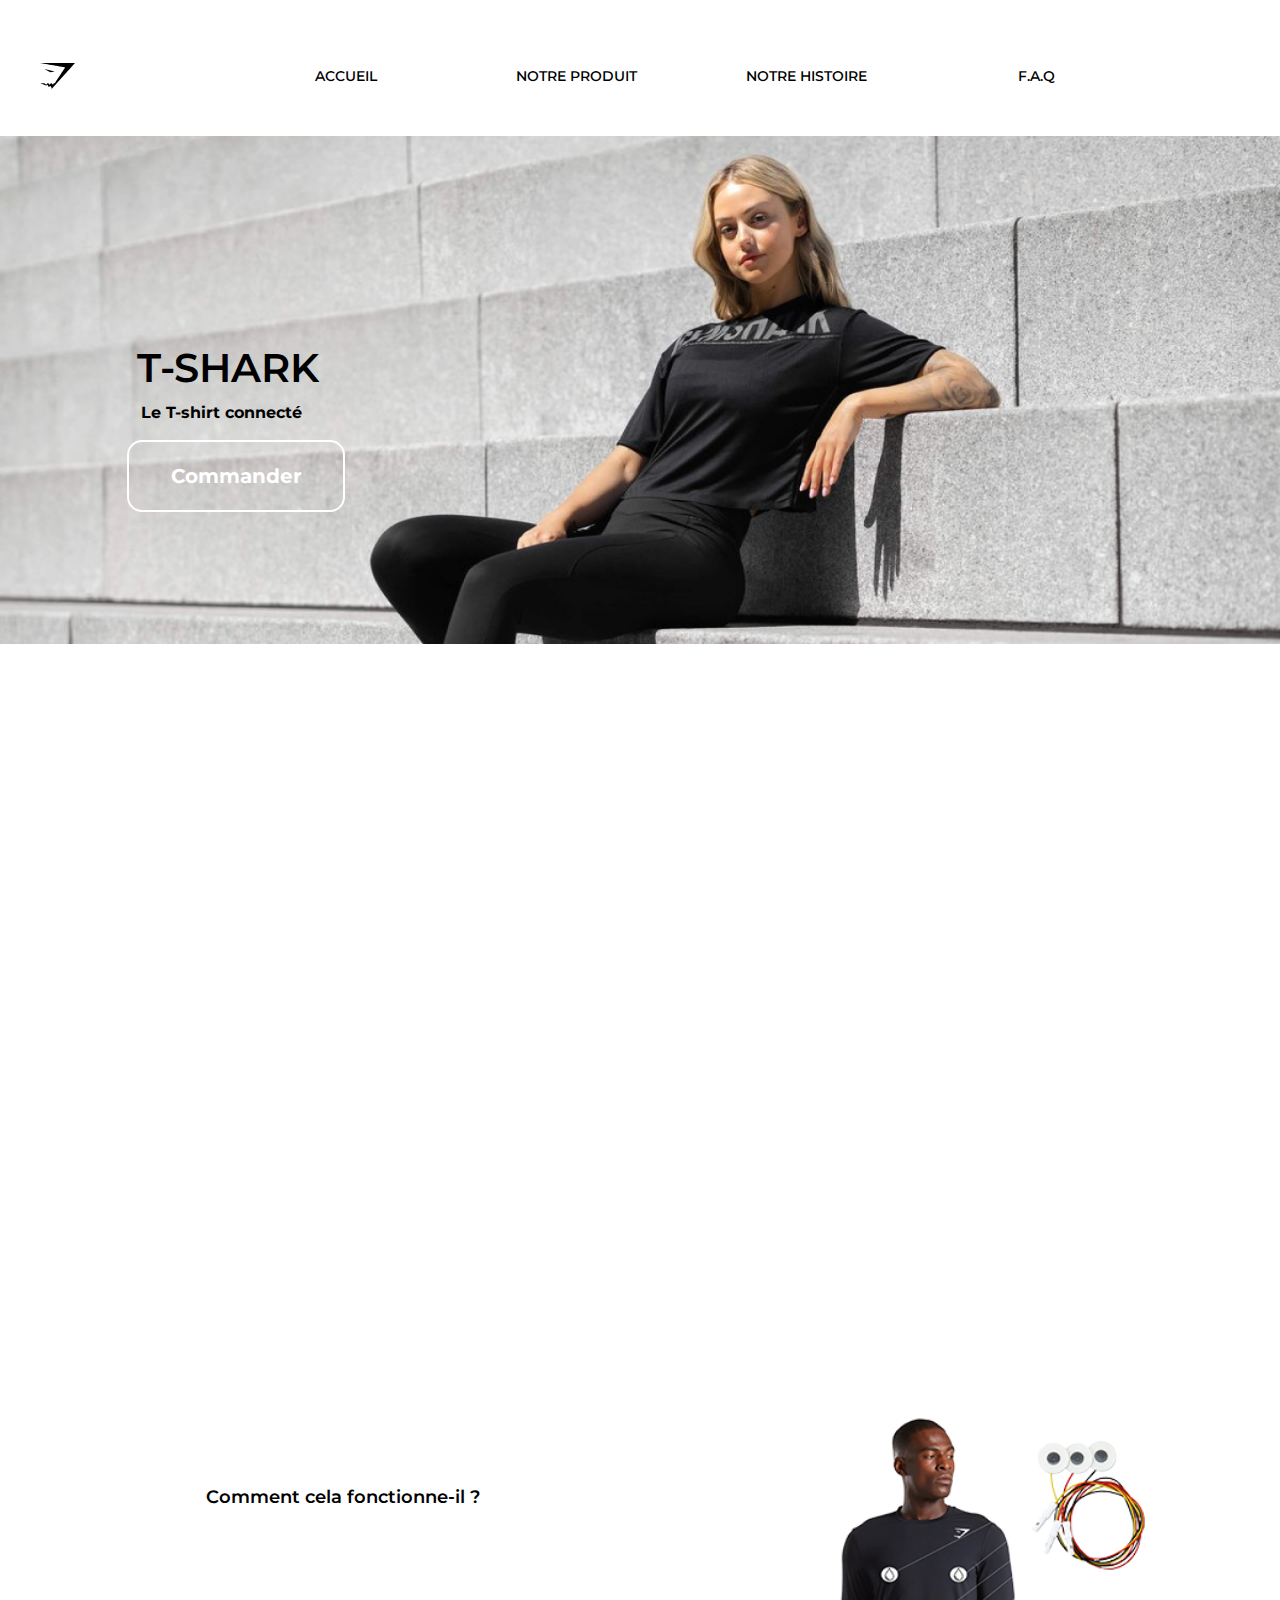
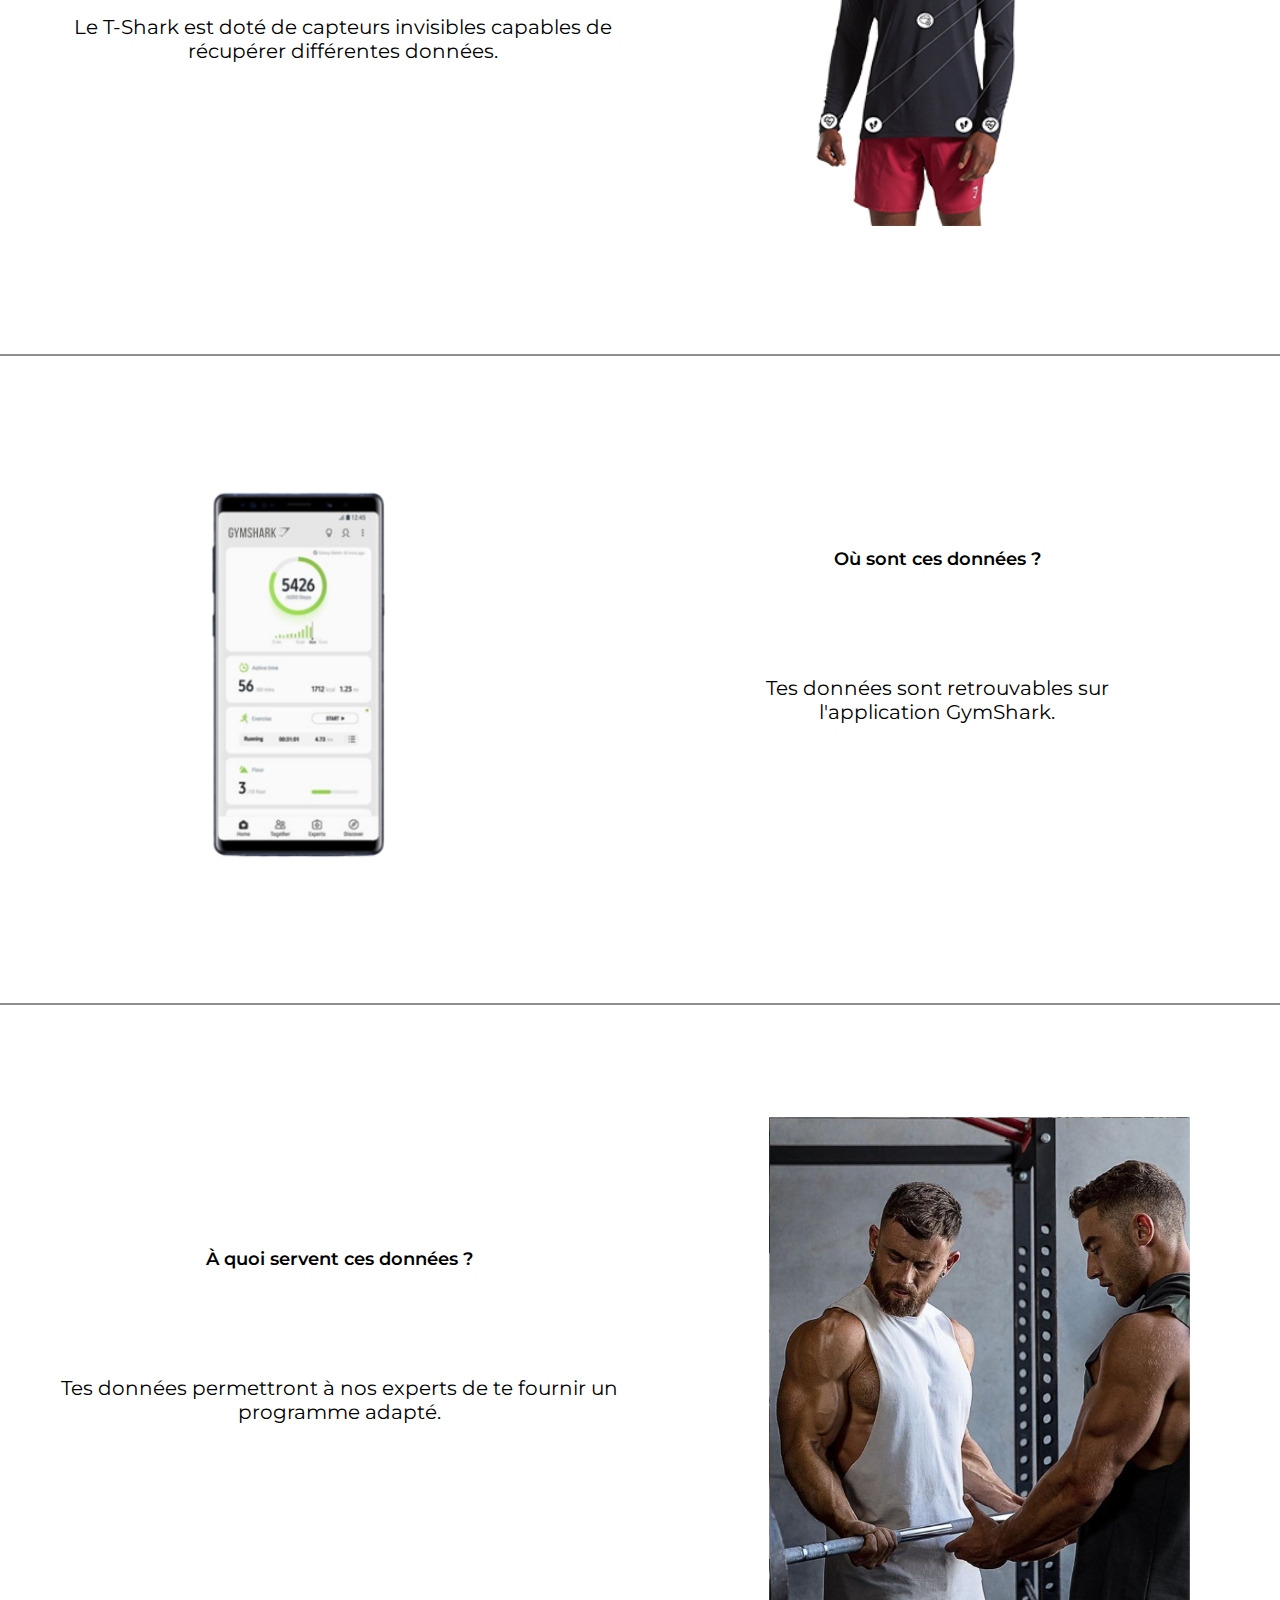
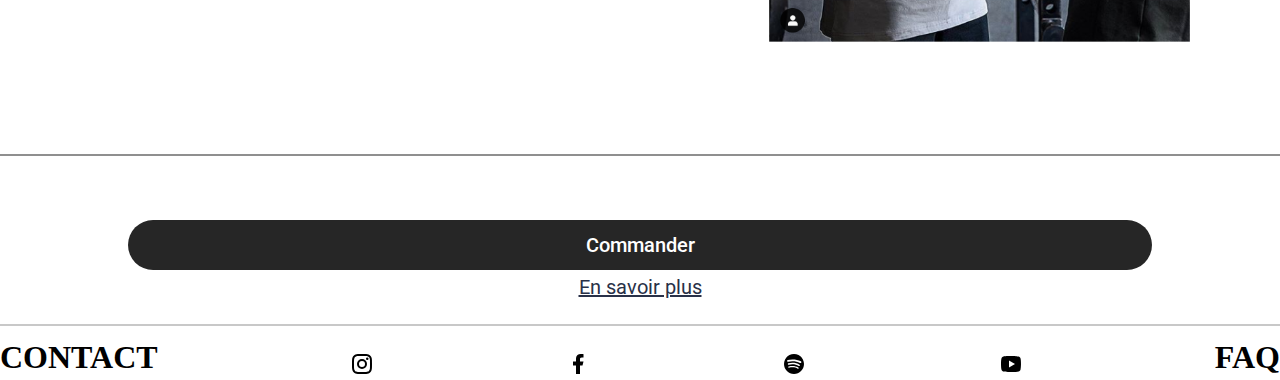
==== index.html @ 0aa55cf6 "add lib + anim" ====
<!DOCTYPE html>
<html lang="en">
  <head>
    <meta charset="UTF-8" />
    <meta name="viewport" content="width=device-width, initial-scale=1.0" />
    <meta http-equiv="X-UA-Compatible" content="ie=edge" />
    <link rel="stylesheet" href="style.css" />
    <link
      href="https://fonts.googleapis.com/css?family=Montserrat:400,500,600,700|Roboto:400,500,700&display=swap"
      rel="stylesheet"
    />
    <title>SharkHome</title>
  </head>
  <body>
    <header>
      <nav class="nav">
        <ul class="nav-links">
          <li class="desktop-li">
            <a class="desktop-a" href="index.html">
              <img
                class="shark-desktop"
                src="assets/gymlogo.svg"
                alt="brand shark logo"
              />
            </a>
          </li>

          <li>
            <a href="index.html"> Accueil</a>
          </li>
          <li>
            <a href="sell.html"> Notre Produit</a>
          </li>

          <li>
            <a href="article.html">Notre histoire</a>
          </li>
          <li>
            <a href="faq.html"> F.A.Q</a>
          </li>
        </ul>
      </nav>
      <nav class="logos">
        <a href="index.html"
          ><img class="shark-logo" src="assets/gym-logo-text.svg" alt="" />
        </a>
        <div class="burger">
          <span></span>
          <span></span>
          <span></span>
          <style></style>
        </div>
      </nav>
    </header>
    <main>
      <section class="first-section">
        <article class="main-article">
          <h1 class="main-title">T-SHARK</h1>
          <h3 class="sub-title">Le T-shirt connecté</h3>
          <a href="sell.html">
            <button class="buy-product"><p>Commander</p></button>
          </a>
        </article>

        <article class="first-main-article">
          <h3 class="shirt-title">T-Shark, le T-shirt connecté</h3>
          <img class="shirt-front" src="assets/t-shirt-png.png" alt="t-shirt" />
        </article>
        <section class="mobile-article">
          <article class="sub-article">
            <h3 class="third-title">
              Analayse tes performances
            </h3>
            <p class="description">
              Automatiquement grâce aux différents capteurs.
            </p>
            <img class="speed-logo" src="assets/speed.png" alt="speed logo" />
          </article>
          <article class="sub-article">
            <h3 class="third-title">
              Affiche tes dépenses caloriques
            </h3>
            <p class="description">
              Via l'application.
            </p>
            <img
              class="speed-logo"
              src="assets/smartphone-call.svg"
              alt="speed logo"
            />
          </article>
          <article class="sub-article">
            <h3 class="third-title">
              Te propose un programe
            </h3>
            <p class="description">
              Personnalisé en fonction de tes performances.
            </p>
            <img class="speed-logo" src="assets/support.svg" alt="speed logo" />
          </article>
        </section>
        <article class="shirt-article ">
          <div class="reverse">
            <h3 class="shirt-title">Comment cela fonctionne-il ?</h3>
            <p class="description-train">
              Le T-Shark est doté de capteurs invisibles capables de récupérer
              différentes données.
            </p>
          </div>
          <img
            class="shirt-front"
            src="assets/electrodes.png"
            alt="speed logo"
          />
        </article>

        <article class="shirt-article shirt-article2" id="article1">
          <div class="reverse">
            <h3 class="shirt-title">Où sont ces données ?</h3>
            <p class="description-shirt">
              Tes données sont retrouvables sur l'application GymShark.
            </p>
          </div>
          <img
            class="shirt-front"
            src="assets/SAMSUNGHEALTH.png"
            alt="speed logo"
          />
        </article>
        <article class="shirt-article shirt-article3">
          <div class="reverse">
            <h3 class="shirt-title">À quoi servent ces données ?</h3>
            <p class="description-train">
              Tes données permettront à nos experts de te fournir un programme
              adapté.
            </p>
          </div>
          <img class="train-image" src="assets/coach.PNG" alt="speed logo" />
        </article>
        <a href="sell.html">
          <button class="buy-button"><p>Commander</p></button>
        </a>
        <a href="article.html" class="know-button">En savoir plus</a>
      </section>
    </main>

    <!-- FOOTER -->
    <footer>
      <nav class="nav-footer">
        <ul class="ul-contact">
          <li>
            <a href="https://www.instagram.com/redadouu/?hl=fr%22%3E">
              <h1>CONTACT</h1>
            </a>
          </li>
        </ul>

        <ul class="ul-logo">
          <li>
            <a href="https://www.instagram.com/gymshark/" target="_blank"
              ><img src="assets/insta.svg" alt="instagram"
            /></a>
          </li>
          <li>
            <a
              href="https://www.facebook.com/GymsharkFRA/?brand_redir=129669023798560"
              target="_blank"
              ><img src="assets/facebook.svg" alt="facebook"
            /></a>
          </li>
          <li>
            <a
              href="https://open.spotify.com/user/21o5jgmtm2yths6dx7sw4zm6a"
              target="_blank"
              ><img src="assets/spotify.svg" alt="spotify"
            /></a>
          </li>

          <li>
            <a href="https://www.youtube.com/user/GymSharkTV" target="_blank"
              ><img src="assets/youtube.svg" alt="youtube"
            /></a>
          </li>
        </ul>
        <ul class="ul-faq">
          <li>
            <a href="faq.html"><h1>FAQ</h1></a>
          </li>
        </ul>
      </nav>
    </footer>
    <script src="lib-waypoint/lib/noframework.waypoints.js"></script>
    <script src="app.js"></script>
  </body>
</html>
---- style.css ----
* {
  margin: 0px;
  padding: 0px;
  box-sizing: border-box;
}
/* HEADER */
/* REMOVE MOBILE DISPLAY */
.nav ul li:nth-of-type(1) {
  display: none;
}

header {
  width: 100%;
  background-color: white;
  min-height: 60px;
  position: fixed;
  top: 0px;
}

body {
  overflow-x: hidden;
}

/* NAV */

.nav {
  width: 102vw;
  transform: translateX(-100%);
  height: 100%;
  top: 59px;
  left: -10px;
  position: fixed;
  transition: 0.3s ease-in;
  background-color: white;
  z-index: 6;
  margin-top: 2%;
}

.nav ul {
  height: 90%;
  list-style: none;
  display: flex;
  justify-content: space-between;
  flex-direction: column;
  align-items: center;
}

.nav ul li {
  display: flex;
  font-size: 20px;
  height: 100%;
  width: 100%;
  margin-top: 1%;
}
.nav ul li a {
  text-decoration: none;
  font-size: 25px;
  font-family: "Montserrat", sans-serif;
  color: black;
  width: 100%;
  height: 100%;
  display: flex;
  justify-content: center;
  align-items: center;
}

.nav ul li a:hover {
  background-color: black;
  transition: 0.6s;
  opacity: 0.9;
  color: white;
}

/* NAV */

/* MENU BURGER */
.burger {
  display: initial;
  width: 60px;
  height: 45px;
  margin-bottom: 3px;
  margin-left: 21px;
  transform: rotate(0deg);
  transition: 0.5s ease-in-out;
  cursor: pointer;
  top: 17px;
}

.burger span {
  display: block;
  position: absolute;
  height: 4px;
  width: 70%;
  background: black;
  border-radius: 1px;
  opacity: 1;
  left: 0;
  transition: 0.25s ease-in-out;
}

.burger span:nth-child(1) {
  top: 0px;
  transform-origin: left center;
}

.burger span:nth-child(2) {
  top: 18px;
  transform-origin: left center;
}

.burger span:nth-child(3) {
  top: 36px;
  transform-origin: left center;
}
/* MENU BURGER */
/* JAVA SCRIPT */
.open span:nth-child(1) {
  transform: rotate(45deg);
  top: 0px;
  left: 5px;
}

.open span:nth-child(2) {
  width: 0%;
  opacity: 0;
}

.open span:nth-child(3) {
  transform: rotate(-45deg);
  top: 31px;
  left: 5px;
}

.nav-show {
  transform: translateX(0%);
}

.shark-logo {
  width: 168px;
  margin-left: 5%;
  margin-right: 50%;
  height: 28px;
}
.logos {
  width: 100%;
  display: flex;
  justify-content: space-between;
  margin-top: 5%;
}
/* JAVACRIPT */

/* FIRST SECTION */
/* FIRST ARTICLE*/
.main-article {
  width: 100%;
  height: 69vh;
  background-image: url("assets/influencer.jpg");
  background-repeat: no-repeat;
  background-size: 100%;
  border-top: 1px solid white;
}

.main-title {
  width: 100%;
  display: flex;
  justify-content: center;
  font-family: Montserrat;
  font-style: normal;
  font-weight: 500;
  font-size: 40px;
  line-height: 37px;
  text-align: center;
  color: #ffffff;
  margin-top: 58%;
  margin-bottom: 3vh;
}

.buy-product {
  display: flex;
  width: 80%;
  height: 7%;
  margin-left: 10%;
  margin-top: 5%;
  background: none;
  border-radius: 15px;
  align-items: center;
  border: 2px solid white;
}
.buy-product:hover {
  cursor: pointer;
}

.buy-product p {
  color: white;
  padding: 1%;
  display: flex;
  width: 100%;
  justify-content: center;
  align-items: center;
  height: 100%;
}
.new-product-button {
  display: flex;
  justify-content: center;
  width: 110%;
  height: 45px;
  background: black;
  border-radius: 15px;
  border: none;
  font-family: Montserrat;
  font-style: normal;
  font-weight: 230px;
  font-size: 15px;
  color: white;
}

.new-product-button p {
  display: flex;
  align-items: center;
}
.new-product-button:hover {
  cursor: pointer;
}

/* ARTICLES*/
.first-section {
  margin-top: 1px;
}

.mobile-home-image {
  width: 100%;
  height: 568px;
}
.sub-title {
  display: flex;
  justify-content: center;
  font-family: "Montserrat", sans-serif;
  font-size: 14px;
  color: white;
}

.shirt-title {
  width: 100%;
  font-family: Montserrat;
  font-style: normal;
  font-weight: 600;
  font-size: 18px;
  display: flex;
  margin-top: 36px;
  justify-content: center;
}

.shirt-front {
  width: 80%;
  margin: 10%;
}
.sub-article {
  opacity: 0;
  border: 1px solid #e6e6e6;
  border-radius: 6px;
  width: 80%;
  margin-left: 10%;
  margin-top: 5%;
  height: 300px;
  padding: 5%;
  transition: 0.9s ease-out;
}

.is-reached {
  opacity: 1;
}
.third-title {
  padding-left: 10%;
  font-family: Roboto;
  font-style: normal;
  font-size: 20px;
  color: #293148;
}
.description {
  display: flex;
  justify-content: center;
  width: 75%;
  margin-left: 10%;
  font-size: 18px;
  color: #898d98;
  margin-top: 7%;
}

.description-shirt {
  display: flex;
  align-items: center;
  justify-content: center;
  font-family: "Montserrat", sans-serif;
  font-size: 20px;
  height: 134px;
  text-align: center;
  width: 60%;
  margin-left: 20%;
}
.speed-logo {
  width: 45%;
  margin-left: 25%;
  margin-top: 5%;
}
.description-train {
  display: flex;
  align-items: center;
  justify-content: center;
  font-family: "Montserrat", sans-serif;
  font-size: 20px;
  height: 134px;
  text-align: center;
  width: 90%;
  margin-left: 5%;
}
.train-image {
  width: 100%;
  height: 398.24;
}
.buy-button {
  width: 80%;
  height: 50px;
  margin-left: 10%;
  background-color: rgba(0, 0, 0, 0.85);
  border: none;
  border-radius: 25px;
  margin-top: 5%;
  display: flex;
  justify-content: center;
  align-items: center;
}

.buy-button:hover {
  cursor: pointer;
}

.buy-button p {
  color: white;
  font-family: "Roboto", sans-serif;
  font-weight: 500;
  font-size: 20px;
}

.know-button {
  margin-top: 5px;
  font-family: "Roboto", sans-serif;
  font-size: 20px;
  width: 100%;
  display: flex;
  justify-content: center;
  color: #293148;
  text-decoration: underline;
  margin-bottom: 25px;
}

/* FOOTER */

* {
  margin: 0px;
  padding: 0px;
  box-sizing: border-box;
  text-decoration: none;
  list-style: none;
}
footer {
  width: 100%;
  border-top: 2px solid rgba(0, 0, 0, 0.215);
}
.nav-footer {
  width: 100%;
  width: 100%;
  height: 100%;
  display: flex;
}
.message-destop {
  text-decoration: none;
  min-width: 200px;
  display: none;
  color: black;
}
.ul-logo {
  width: 100%;
  height: 90%;
  margin-top: 2%;
  display: flex;
  justify-content: space-evenly;
  align-items: center;
}
.ul-contact {
  display: none;
  color: black;
  margin-top: 1%;
}
.ul-contact h1 {
  color: black;
}
.ul-faq {
  display: none;
  color: black;
  margin-top: 1%;
}
.ul-faq h1 {
  color: black;
}
@media screen and (min-width: 768px) {
  /* BURGER NONE */
  .burger {
    display: none;
  }
  .ul-contact {
    display: flex;
  }
  .ul-faq {
    display: flex;
  }
}
/* FOOTER */

/* MEDIA 768 px DESKTOP VERSION */

/* promo title ipad */
@media screen and (min-width: 768px) {
  /* BURGER NONE */
  .burger {
    display: none;
  }
  header {
    width: 100%;
    background-color: white;
    min-height: 12vh;
    position: initial;
  }
  .nav ul li:nth-of-type(1) {
    display: inline-block;
  }
  .shark-desktop {
    display: inline-block;
    width: 15%;
    margin-left: -50%;
  }

  .nav {
    width: 100%;
    height: 10vh;
    transform: translateX(0%);
    position: initial;
    display: flex;
    align-items: center;
    background-color: white;
  }

  .nav ul {
    width: 100%;
    height: 12vh;
    margin-right: 10%;
    list-style: none;
    display: flex;
    justify-content: space-evenly;
    flex-direction: row;
    align-items: center;
  }

  .nav ul li {
    display: flex;
    font-size: 20px;
    height: 100%;
    width: 100%;
  }
  .nav ul li a {
    text-transform: uppercase;
    text-decoration: none;
    font-size: 14px;
    font-family: "Montserrat", sans-serif;
    font-weight: 550;
    color: black;
    width: 100%;
    height: 100%;
    display: flex;
    justify-content: center;
    align-items: center;
  }

  .nav ul li a:hover {
    background: none;
    transition: 0.6s;
    opacity: 0.9;
    color: black;

    border-bottom: 2px solid rgba(96, 96, 96, 0.705);
  }

  .logos {
    align-items: center;
    justify-content: space-between;
    background-color: white;
    position: absolute;
    z-index: 6;
  }
  .shark-logo {
    display: none;
  }

  /* JAVACRIPT */

  /* FIRST SECTION */
  /* FIRST ARTICLE*/
  .first-main-article {
    display: none;
  }
  .main-article {
    width: 100%;
    height: 83vh;
    background-image: url("assets/homedesktop.png");
    background-repeat: no-repeat;
    background-size: 100%;

    display: flex;
    align-items: center;
    justify-content: space-around;
  }

  .main-title {
    width: 25%;
    display: inline-block;
    justify-content: center;
    font-family: "Montserrat", sans-serif;
    font-style: normal;
    font-weight: 600;
    font-size: 40px;
    line-height: 37px;
    text-align: center;
    color: black;

    display: flex;
    justify-content: flex-start;
    margin-top: -20%;
  }
  .sub-title {
    display: flex;
    justify-content: center;
    font-family: "Montserrat", sans-serif;
    font-size: 16px;
    color: black;
    width: 40%;
    margin-top: -15%;
    display: flex;
    justify-content: flex-start;
    margin-left: -46%;
  }

  .buy-product {
    display: flex;
    width: 17vw;
    height: 8vh;
    background: none;
    border-radius: 15px;
    align-items: center;
    margin-top: 15%;
    border: 2px solid white;
    margin-left: -367%;
    margin-top: -30%;
  }
  .buy-product:hover {
    cursor: pointer;
  }

  .buy-product p {
    color: white;
    display: flex;
    width: 100%;
    justify-content: center;
    height: 100%;
    align-self: center;
    font-size: 20px;
    font-family: "Montserrat", sans-serif;
    font-weight: bold;
  }
  .new-product-button {
    display: flex;
    justify-content: center;
    width: 110%;
    height: 45px;
    background: black;
    border-radius: 15px;
    border: none;
    font-family: "Montserrat", sans-serif;
    font-style: normal;
    font-weight: 230px;
    font-size: 15px;
    color: white;
  }

  .new-product-button p {
    display: flex;
    align-items: center;
  }
  .new-product-button:hover {
    cursor: pointer;
  }

  /* ARTICLES*/
  .mobile-article {
    display: flex;
    justify-content: space-between;
    width: 100%;
    padding-right: 10%;
  }
  .shirt-article {
    border-bottom: 2px solid rgba(96, 96, 96, 0.705);
    border-width: 50%;
    display: flex;
    justify-content: center;
    align-items: center;
  }
  .shirt-article2 {
    border-bottom: 2px solid rgba(96, 96, 96, 0.705);
    border-block-start-width: 50%;
    display: flex;
    justify-content: center;
    align-items: center;
    flex-direction: row-reverse;
  }
  .shirt-article2 {
    border-bottom: 2px solid rgba(96, 96, 96, 0.705);
    border-block-start-width: 50%;
    display: flex;
    justify-content: center;
    align-items: center;
  }

  .train-image {
    transform: scale(0.7);
    width: 100%;
  }

  .reverse {
    width: 150%;
    height: 35vh;
    padding-top: 2%;
    display: flex;
    flex-direction: column;
    margin-left: 2%;
    margin-right: 2%;
  }

  .mobile-home-image {
    width: 100%;
    height: 568px;
  }

  .shirt-title {
    width: 100%;
    font-family: Montserrat;
    font-style: normal;
    font-weight: 600;
    font-size: 18px;
    display: flex;
    margin-top: 0px;
    justify-content: center;
    text-align: center;
    margin-bottom: 10%;
  }

  .shirt-front {
    width: 80%;
    margin: 10%;
  }
  .sub-article {
    border: 1px solid #e6e6e6;
    border-radius: 6px;
    width: 80%;
    margin-left: 10%;
    margin-top: 5%;
    height: 343px;
    padding: 5%;
  }
  /* QUICK FIXED MEDIA 760 - DESKTOP */
  @media screen and (min-width: 768px) and (max-width: 1050px) {
    .sub-article {
      margin-top: -18%;
    }
  }
  @media screen and (min-width: 1050px) and (max-width: 1250px) {
    .sub-article {
      margin-top: -8%;
    }
  }
  .third-title {
    padding-left: 10%;
    font-family: Roboto;
    font-style: normal;
    font-size: 20px;
    color: #293148;
  }
  .description {
    display: flex;
    justify-content: center;
    width: 75%;
    margin-left: 10%;
    font-size: 18px;
    color: #898d98;
    margin-top: 7%;
  }

  .description-shirt {
    display: flex;
    align-items: center;
    justify-content: center;
    font-family: "Montserrat", sans-serif;
    font-size: 20px;
    height: 134px;
    text-align: center;
    width: 60%;
    margin-left: 20%;
  }
  .speed-logo {
    width: 50%;
    margin-left: 25%;
    margin-top: 20%;
  }
  .description-train {
    display: flex;
    align-items: center;
    justify-content: center;
    font-family: "Montserrat", sans-serif;
    font-size: 20px;
    height: 134px;
    text-align: center;
    width: 90%;
    margin-left: 5%;
  }
  .train-image {
    width: 100%;
    height: 398.24;
  }
  .buy-button {
    width: 80%;
    height: 50px;
    margin-left: 10%;
    background-color: rgba(0, 0, 0, 0.85);
    border: none;
    border-radius: 25px;
    margin-top: 5%;
    display: flex;
    justify-content: center;
    align-items: center;
  }

  .buy-button:hover {
    cursor: pointer;
  }

  .buy-button p {
    color: white;
    font-family: "Roboto", sans-serif;
    font-weight: 500;
    font-size: 20px;
  }

  .know-button {
    margin-top: 5px;
    font-family: "Roboto", sans-serif;
    font-size: 20px;
    width: 100%;
    display: flex;
    justify-content: center;
    color: #293148;
    text-decoration: underline;
    margin-bottom: 25px;
  }
}
@media screen and (min-width: 500px) and (max-width: 768px) {
  .promo-title {
    opacity: 0;
  }
  .main-article {
    height: 100%;
    padding-bottom: 3%;
  }
  .speed-logo {
    width: 30%;
  }
}

/* SELL PAGE */

.sell-article {
  margin-top: 60px;
  border: 2px solid red;
  width: 100%;
}
.brand-sell {
  font-family: Montserrat;
  font-style: normal;
  font-weight: 500;
  font-size: 13px;
  color: rgba(96, 96, 96, 1);

  display: flex;
  margin-top: 36px;
  margin-left: 35px;
}

.item-title {
  font-family: Montserrat;
  font-style: normal;
  font-weight: normal;
  font-size: 20px;
  line-height: 32px;
  display: flex;
  align-items: center;
  text-align: justify;
  letter-spacing: 0.04em;
  margin-left: 36px;
  margin-top: 20px;
}
.item-price {
  font-family: Montserrat;
  font-style: normal;
  font-weight: normal;
  font-size: 20px;
  line-height: 32px;
  color: rgba(96, 96, 96, 1);
  display: flex;
  align-items: center;
  text-align: justify;
  letter-spacing: 0.04em;
  margin-left: 36px;
  margin-top: 20px;
  border-bottom: 1px solid rgba(96, 96, 96, 0.705);
  width: 80%;
}

.size-title {
  font-family: Montserrat;
  font-style: normal;
  font-weight: 500;
  font-size: 12px;
  color: rgba(96, 96, 96, 1);
  display: flex;
  margin-top: 36px;
  margin-left: 35px;
}

.size-select {
  display: flex;
  justify-content: space-evenly;
  cursor: pointer;
}

.size-select li {
  border: solid #a8a8a8 1px;
  padding: 15px;
  color: #a8a8a8;
  margin: 5px;
  width: 15%;
  display: flex;
  justify-content: center;
}

.size-select-grey {
  background-color: grey;
  color: white;
}

.sell-button {
  text-transform: uppercase;
  border: solid #ebebeb;
  border-radius: 10px;
  text-align: center;
  background-color: #ebebeb;
  color: #a8a8a8;
  width: auto;
  margin-left: 20px;
  margin-right: 20px;
  margin-bottom: 5%;
  margin-top: 5%;
}
/* STORY PAGE */
.story-pic {
  width: 100%;
  margin-top: 0px;
}
.story-article {
  margin-top: 0px;
}
.story-title {
  width: 100%;
  padding-left: 3%;
  font-size: 24px;
  border-right: 1px solid black;
}
.story-text {
  margin-top: 3%;
  font-size: 20px;
  text-align: center;
}
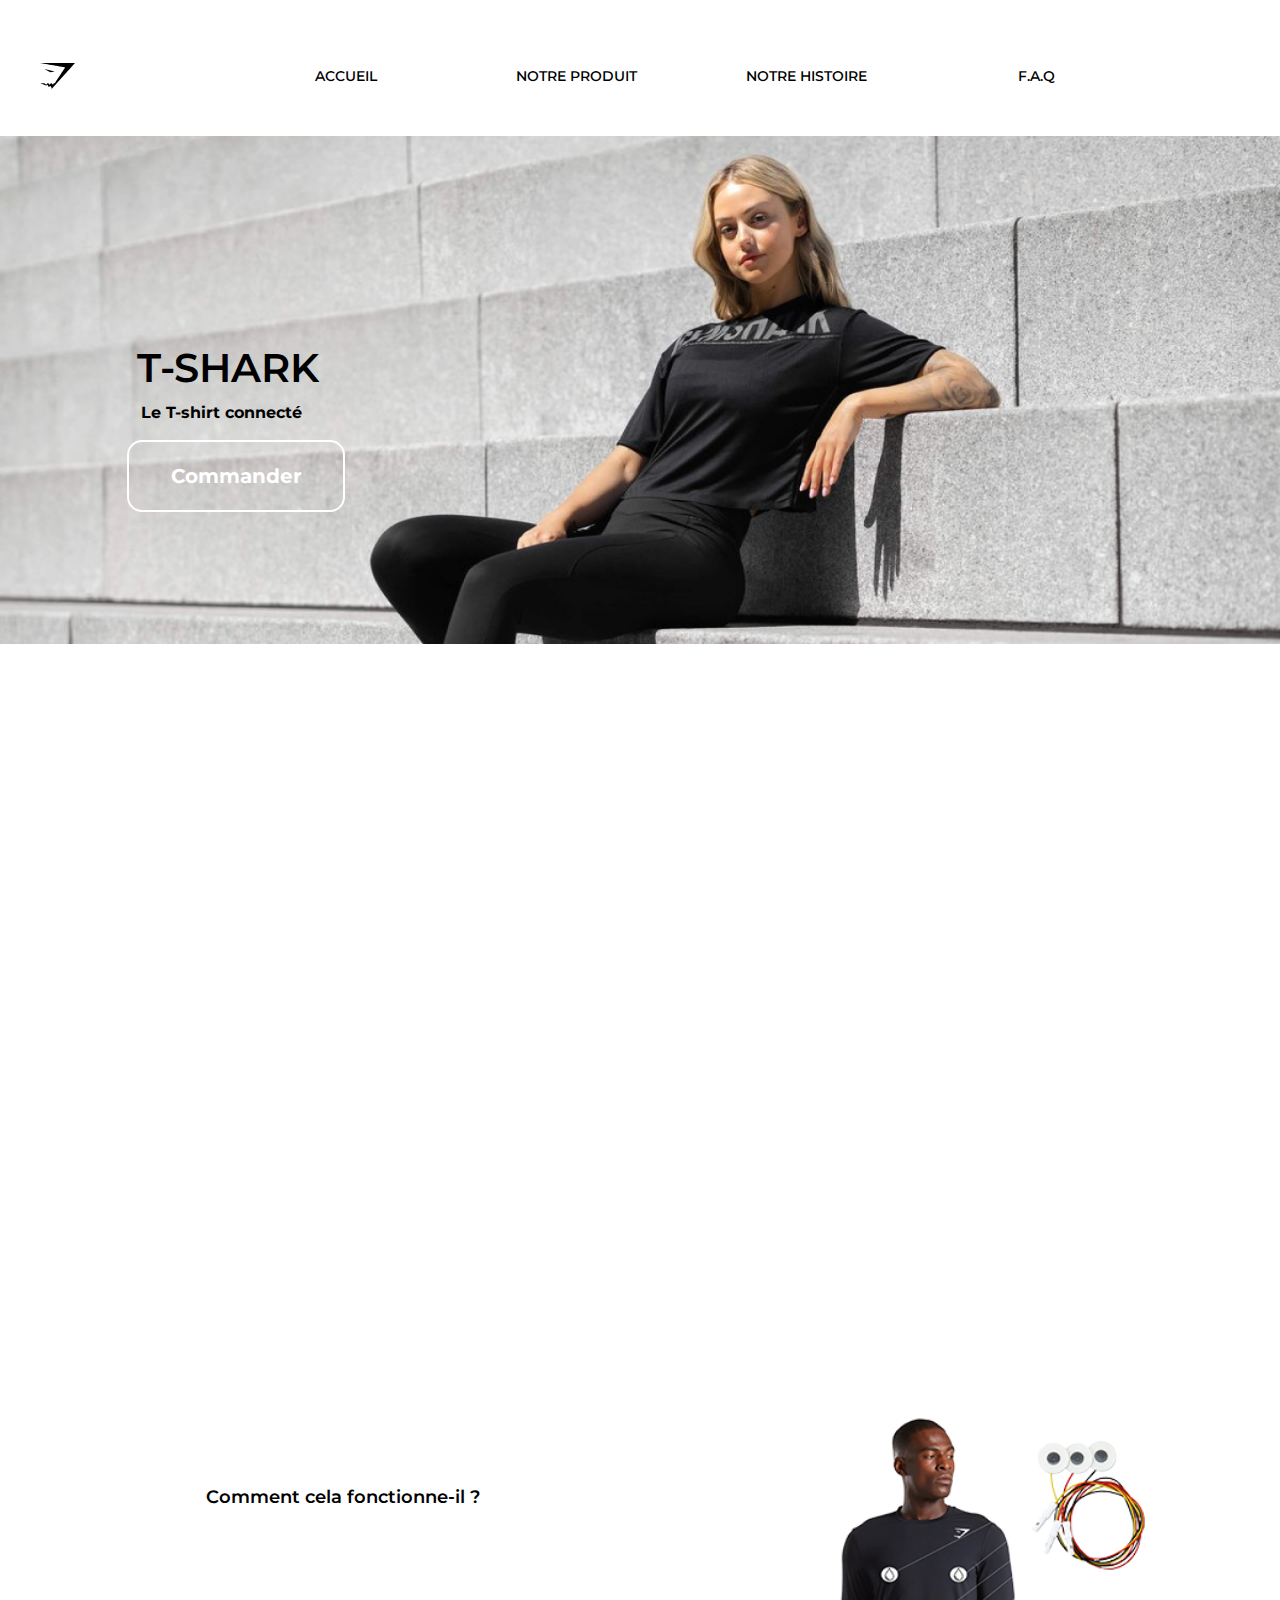
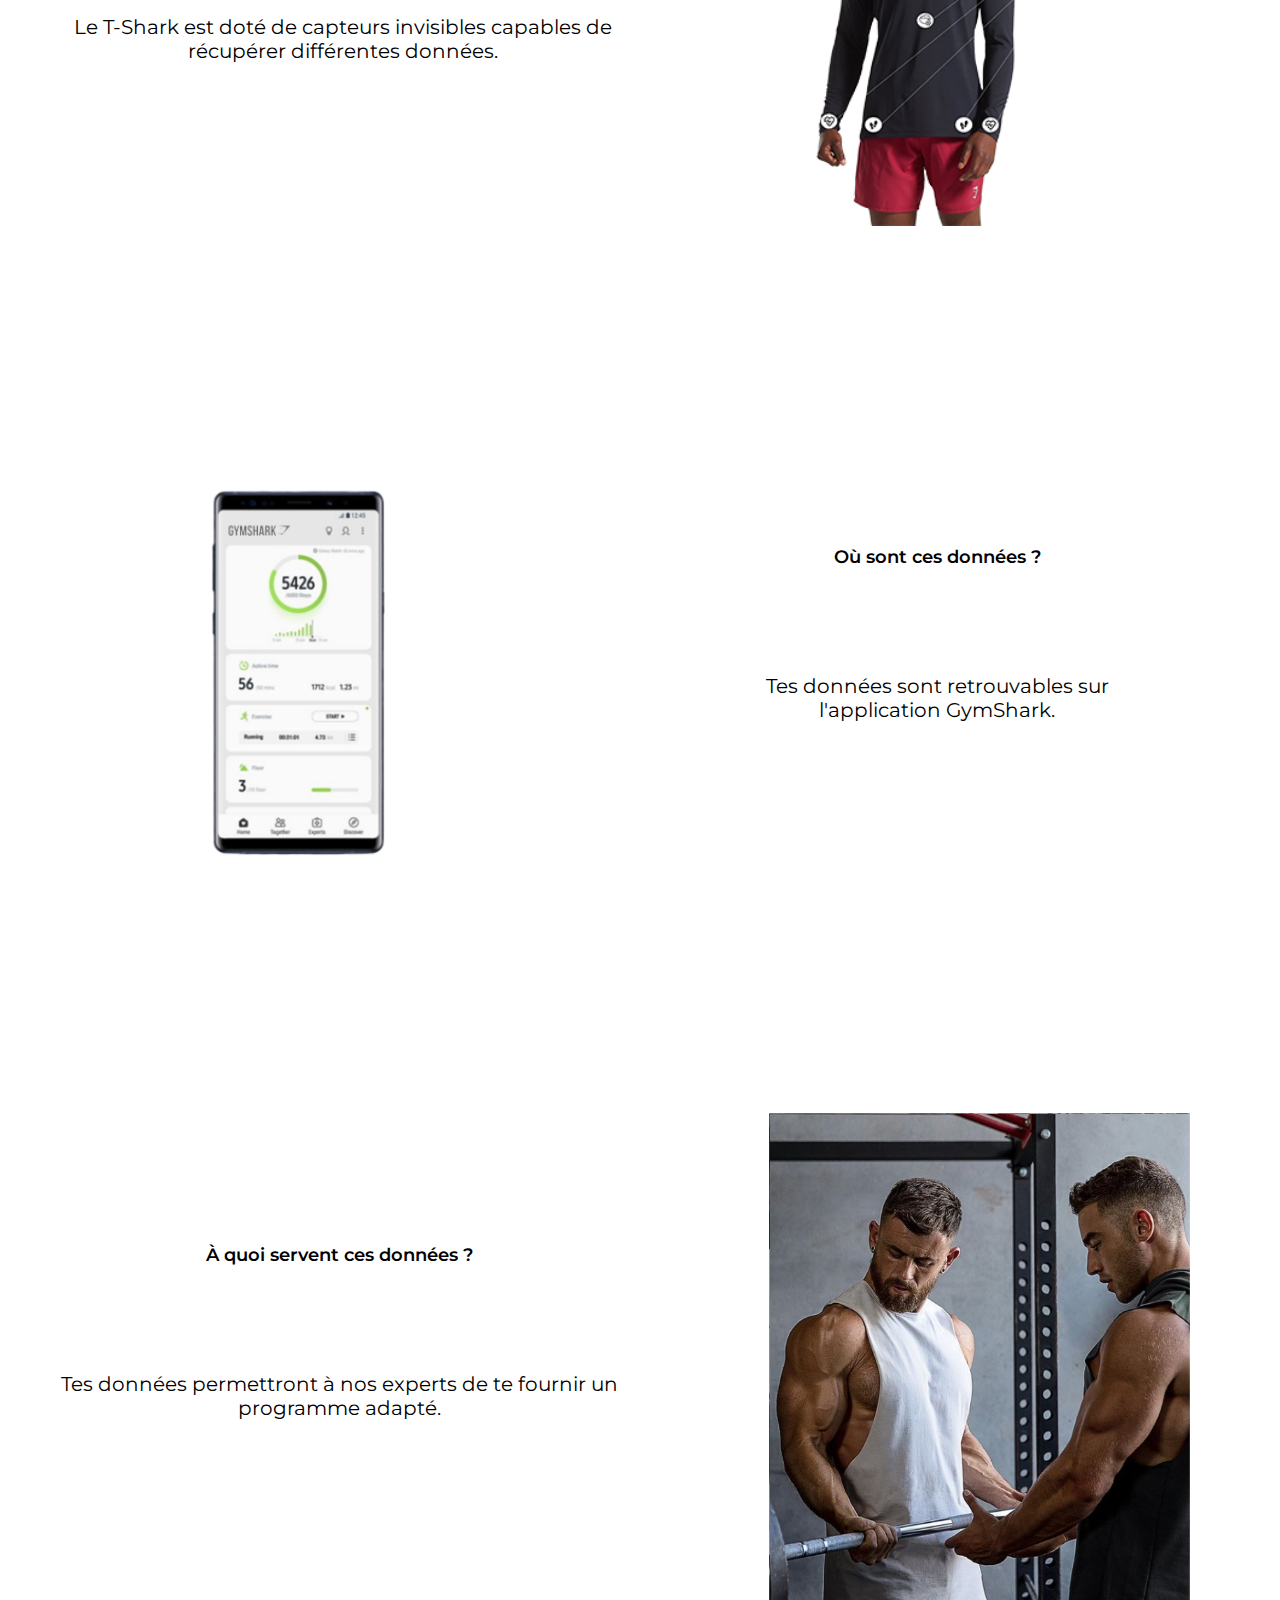
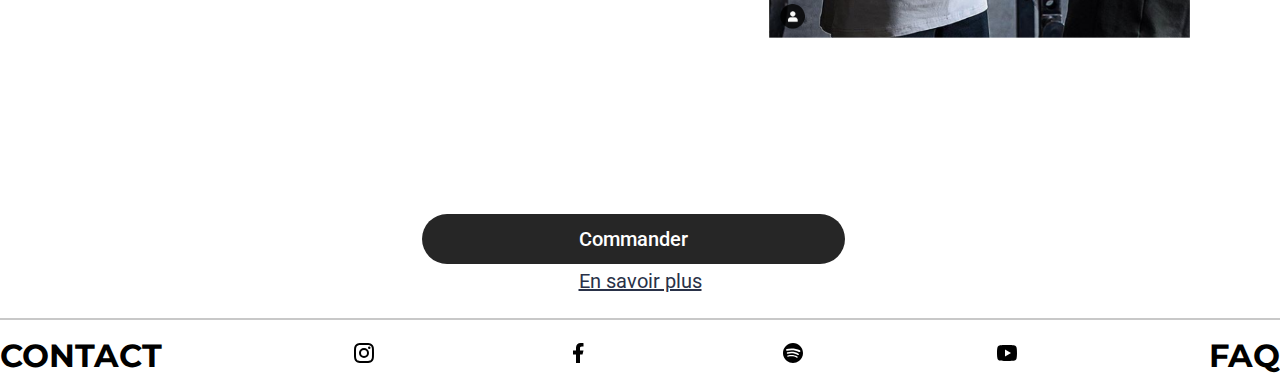
==== commit c04cf813: "Merge pull request #11 from hugoborini/fontFixed" ====
--- a/index.html
+++ b/index.html
@@ -140,7 +140,7 @@
         <a href="sell.html">
           <button class="buy-button"><p>Commander</p></button>
         </a>
-        <a href="article.html" class="know-button">En savoir plus</a>
+        <a href="faq.html" class="know-button">En savoir plus</a>
       </section>
     </main>
 
--- a/style.css
+++ b/style.css
@@ -3,6 +3,7 @@
   padding: 0px;
   box-sizing: border-box;
 }
+
 /* HEADER */
 /* REMOVE MOBILE DISPLAY */
 .nav ul li:nth-of-type(1) {
@@ -364,24 +365,23 @@
 }
 footer {
   width: 100%;
+  height: 8vh;
   border-top: 2px solid rgba(0, 0, 0, 0.215);
+  font-family: "Montserrat", sans-serif;
+  font-weight: normal;
+  
 }
 .nav-footer {
   width: 100%;
-  width: 100%;
   height: 100%;
   display: flex;
-}
-.message-destop {
-  text-decoration: none;
-  min-width: 200px;
-  display: none;
-  color: black;
-}
+  align-items: center;
+ 
+}
+
 .ul-logo {
   width: 100%;
   height: 90%;
-  margin-top: 2%;
   display: flex;
   justify-content: space-evenly;
   align-items: center;
@@ -389,7 +389,6 @@
 .ul-contact {
   display: none;
   color: black;
-  margin-top: 1%;
 }
 .ul-contact h1 {
   color: black;
@@ -397,10 +396,10 @@
 .ul-faq {
   display: none;
   color: black;
-  margin-top: 1%;
 }
 .ul-faq h1 {
   color: black;
+  margin-right: 3%;
 }
 @media screen and (min-width: 768px) {
   /* BURGER NONE */
@@ -606,14 +605,12 @@
     padding-right: 10%;
   }
   .shirt-article {
-    border-bottom: 2px solid rgba(96, 96, 96, 0.705);
     border-width: 50%;
     display: flex;
     justify-content: center;
     align-items: center;
   }
   .shirt-article2 {
-    border-bottom: 2px solid rgba(96, 96, 96, 0.705);
     border-block-start-width: 50%;
     display: flex;
     justify-content: center;
@@ -621,7 +618,6 @@
     flex-direction: row-reverse;
   }
   .shirt-article2 {
-    border-bottom: 2px solid rgba(96, 96, 96, 0.705);
     border-block-start-width: 50%;
     display: flex;
     justify-content: center;
@@ -674,15 +670,16 @@
     height: 343px;
     padding: 5%;
   }
+}
   /* QUICK FIXED MEDIA 760 - DESKTOP */
   @media screen and (min-width: 768px) and (max-width: 1050px) {
     .sub-article {
-      margin-top: -18%;
+      margin-top: -10%;
     }
   }
-  @media screen and (min-width: 1050px) and (max-width: 1250px) {
+  @media screen and (min-width: 1050px) and (max-width: 1150px) {
     .sub-article {
-      margin-top: -8%;
+      margin-top: -5%;
     }
   }
   .third-title {
@@ -734,9 +731,9 @@
     height: 398.24;
   }
   .buy-button {
-    width: 80%;
+    width: 33%;
     height: 50px;
-    margin-left: 10%;
+    margin-left: 33%;
     background-color: rgba(0, 0, 0, 0.85);
     border: none;
     border-radius: 25px;
@@ -782,71 +779,7 @@
   }
 }
 
-/* SELL PAGE */
-
-.sell-article {
-  margin-top: 60px;
-  border: 2px solid red;
-  width: 100%;
-}
-.brand-sell {
-  font-family: Montserrat;
-  font-style: normal;
-  font-weight: 500;
-  font-size: 13px;
-  color: rgba(96, 96, 96, 1);
-
-  display: flex;
-  margin-top: 36px;
-  margin-left: 35px;
-}
-
-.item-title {
-  font-family: Montserrat;
-  font-style: normal;
-  font-weight: normal;
-  font-size: 20px;
-  line-height: 32px;
-  display: flex;
-  align-items: center;
-  text-align: justify;
-  letter-spacing: 0.04em;
-  margin-left: 36px;
-  margin-top: 20px;
-}
-.item-price {
-  font-family: Montserrat;
-  font-style: normal;
-  font-weight: normal;
-  font-size: 20px;
-  line-height: 32px;
-  color: rgba(96, 96, 96, 1);
-  display: flex;
-  align-items: center;
-  text-align: justify;
-  letter-spacing: 0.04em;
-  margin-left: 36px;
-  margin-top: 20px;
-  border-bottom: 1px solid rgba(96, 96, 96, 0.705);
-  width: 80%;
-}
-
-.size-title {
-  font-family: Montserrat;
-  font-style: normal;
-  font-weight: 500;
-  font-size: 12px;
-  color: rgba(96, 96, 96, 1);
-  display: flex;
-  margin-top: 36px;
-  margin-left: 35px;
-}
-
-.size-select {
-  display: flex;
-  justify-content: space-evenly;
-  cursor: pointer;
-}
+
 
 .size-select li {
   border: solid #a8a8a8 1px;
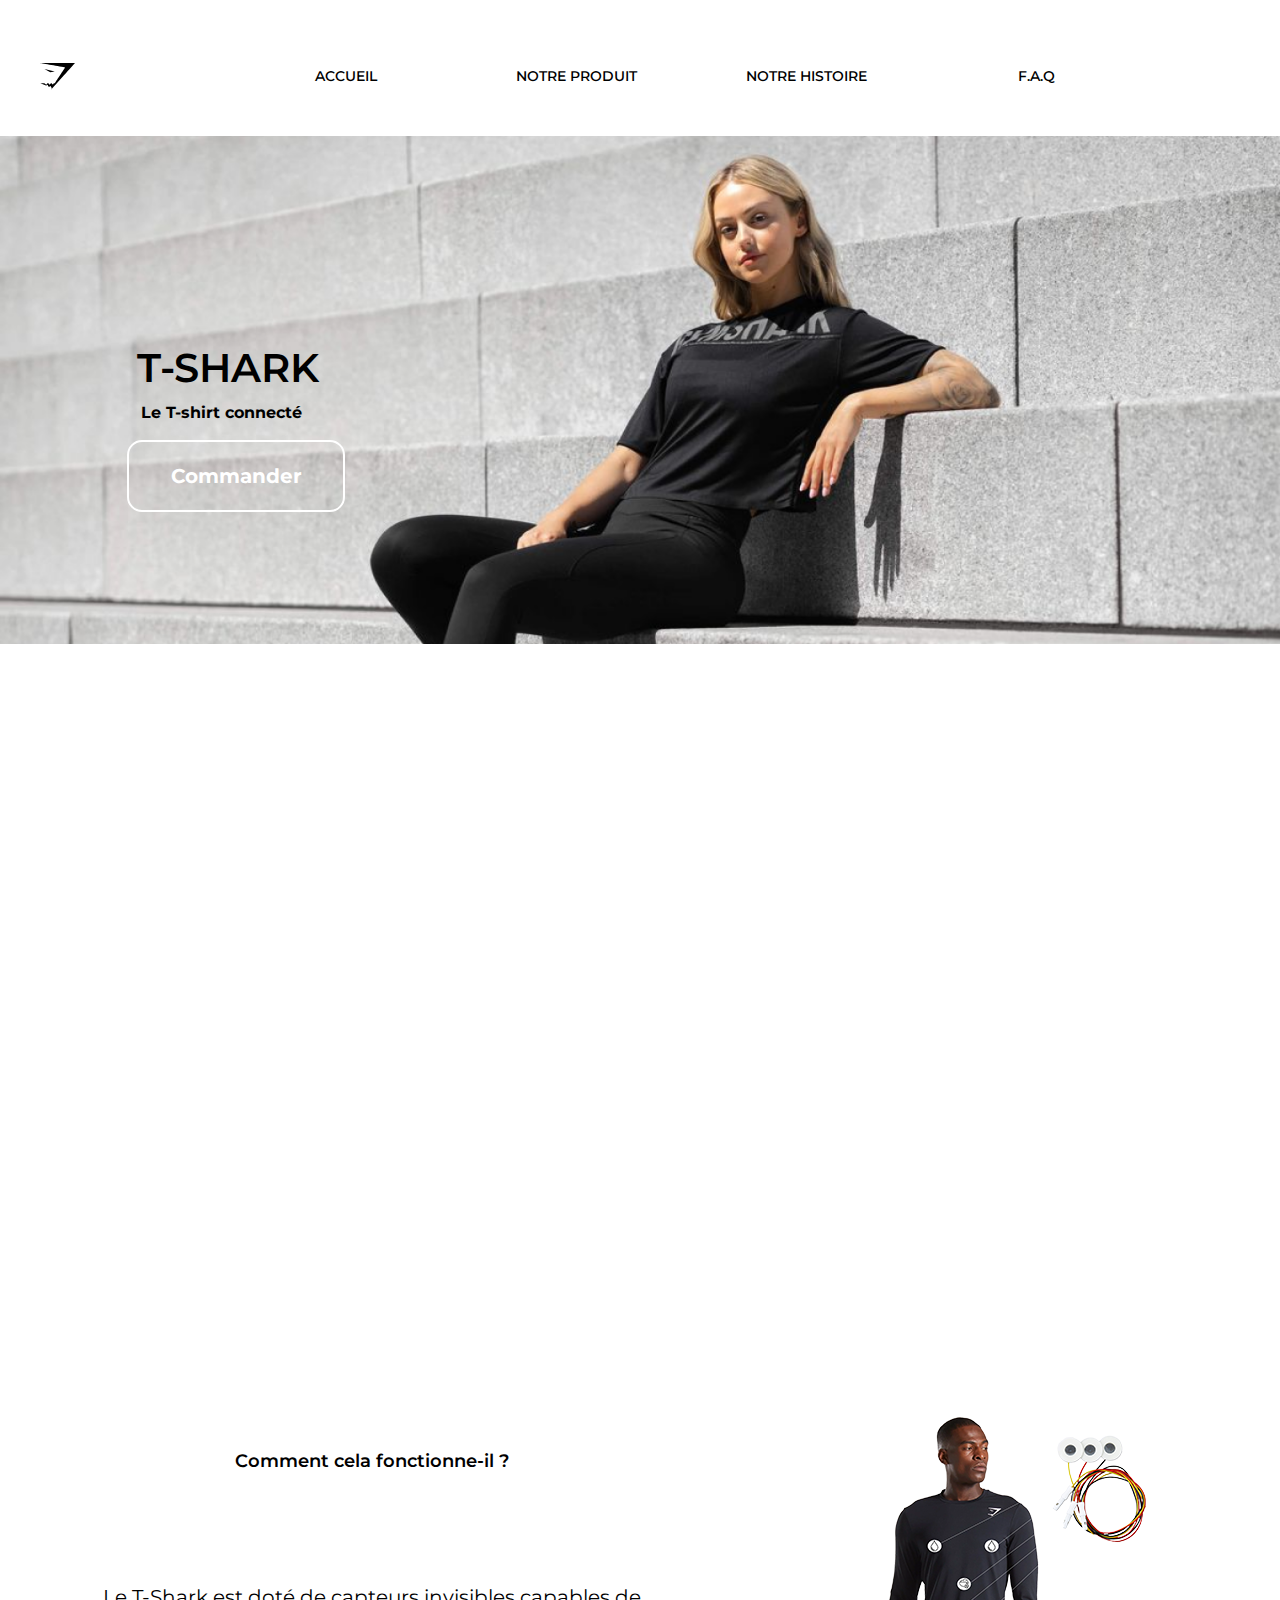
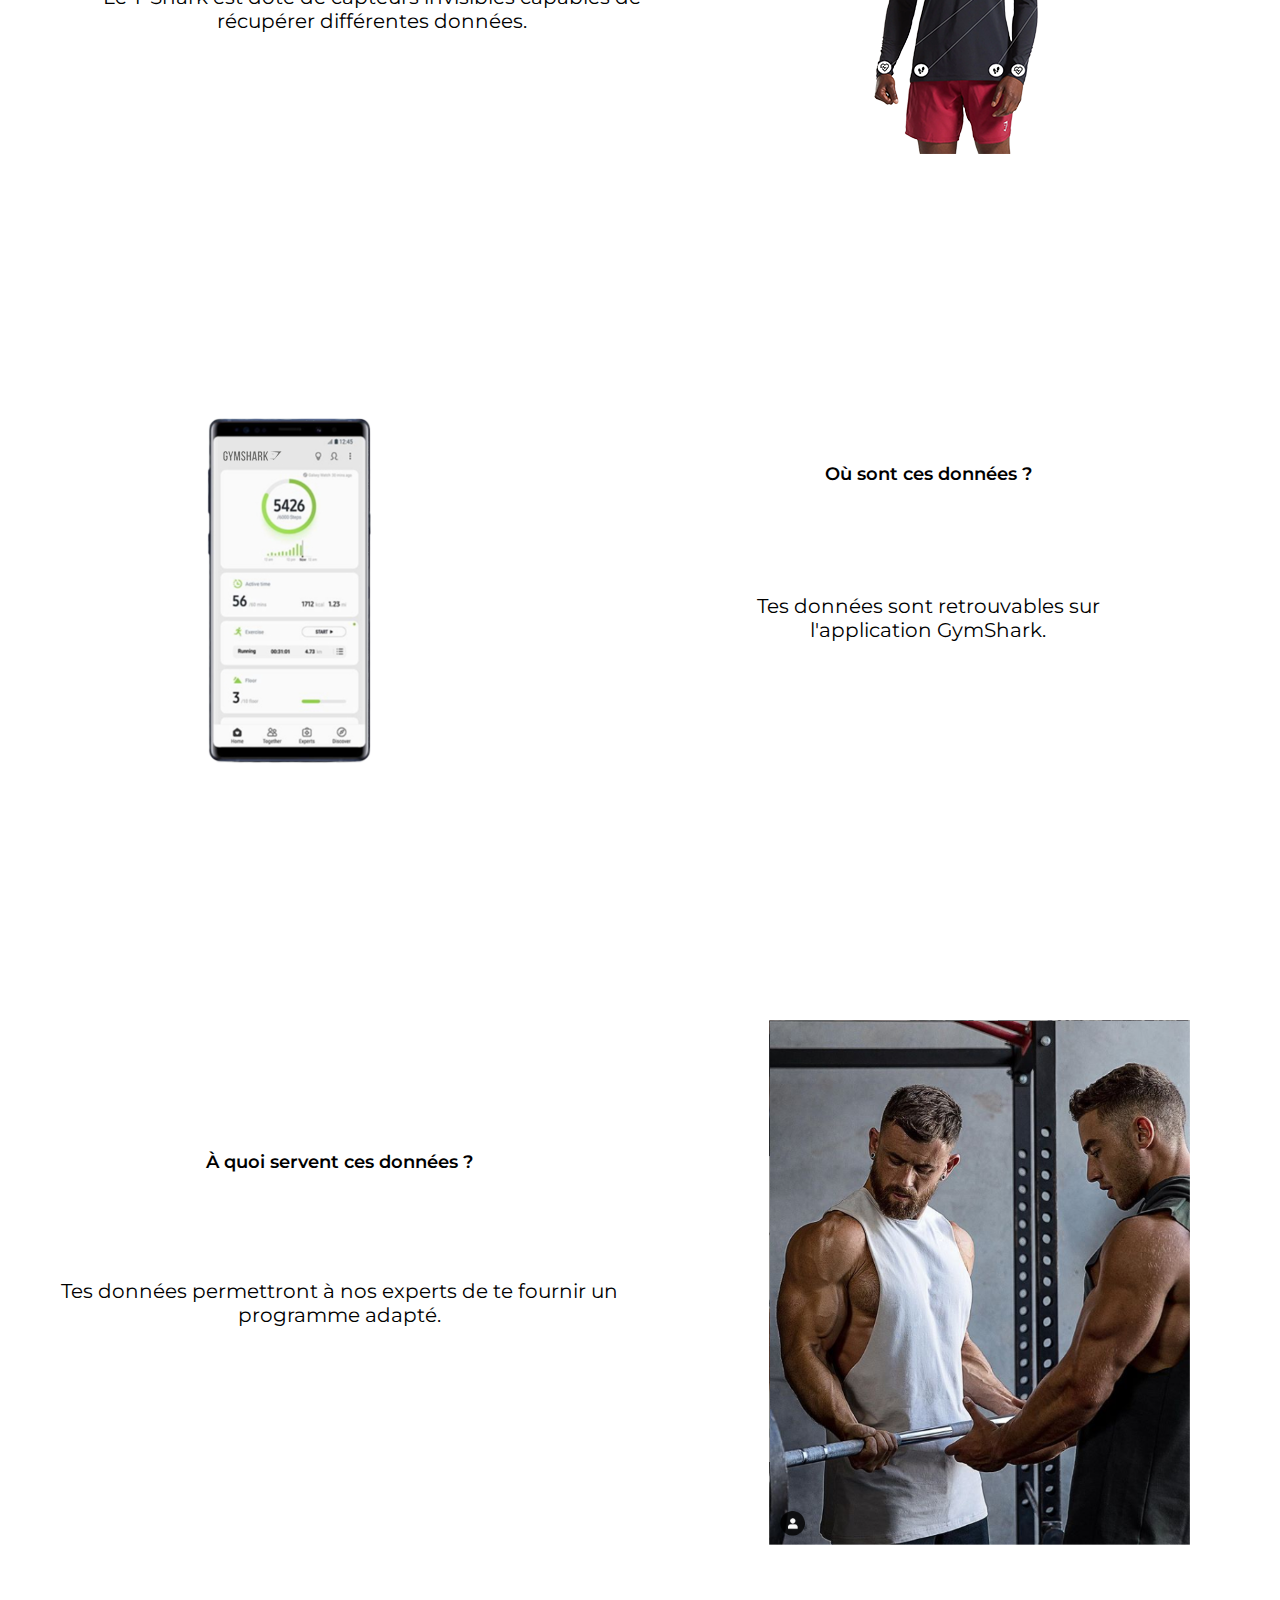
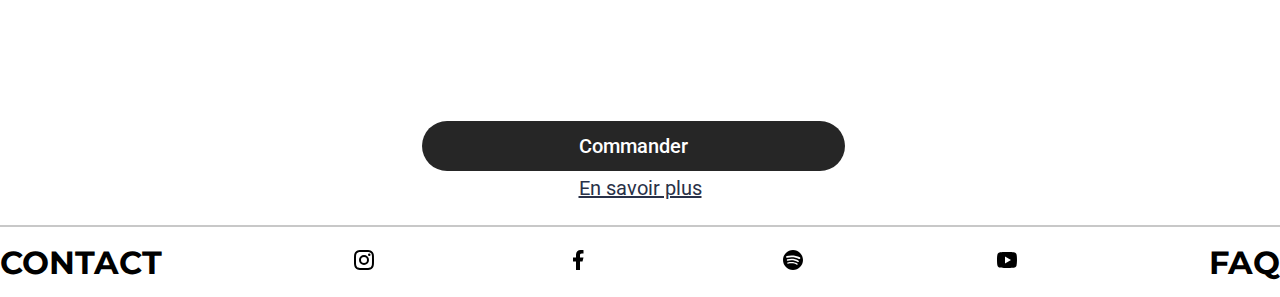
==== commit bd98cbe1: "fixedEvrything" ====
--- a/index.html
+++ b/index.html
@@ -20,7 +20,7 @@
               <img
                 class="shark-desktop"
                 src="assets/gymlogo.svg"
-                alt="brand shark logo"
+                alt="brand_shark_logo"
               />
             </a>
           </li>
@@ -42,7 +42,11 @@
       </nav>
       <nav class="logos">
         <a href="index.html"
-          ><img class="shark-logo" src="assets/gym-logo-text.svg" alt="" />
+          ><img
+            class="shark-logo"
+            src="assets/gym-logo-text.svg"
+            alt="brand_shark_logo"
+          />
         </a>
         <div class="burger">
           <span></span>
@@ -74,7 +78,7 @@
             <p class="description">
               Automatiquement grâce aux différents capteurs.
             </p>
-            <img class="speed-logo" src="assets/speed.png" alt="speed logo" />
+            <img class="speed-logo" src="assets/speed.png" alt="speed_logo" />
           </article>
           <article class="sub-article">
             <h3 class="third-title">
@@ -86,7 +90,7 @@
             <img
               class="speed-logo"
               src="assets/smartphone-call.svg"
-              alt="speed logo"
+              alt="phone_logo"
             />
           </article>
           <article class="sub-article">
@@ -96,7 +100,7 @@
             <p class="description">
               Personnalisé en fonction de tes performances.
             </p>
-            <img class="speed-logo" src="assets/support.svg" alt="speed logo" />
+            <img class="speed-logo" src="assets/support.svg" alt="support" />
           </article>
         </section>
         <article class="shirt-article ">
@@ -110,7 +114,7 @@
           <img
             class="shirt-front"
             src="assets/electrodes.png"
-            alt="speed logo"
+            alt="t-shirt_electrodes"
           />
         </article>
 
@@ -124,7 +128,7 @@
           <img
             class="shirt-front"
             src="assets/SAMSUNGHEALTH.png"
-            alt="speed logo"
+            alt="application"
           />
         </article>
         <article class="shirt-article shirt-article3">
@@ -135,7 +139,11 @@
               adapté.
             </p>
           </div>
-          <img class="train-image" src="assets/coach.PNG" alt="speed logo" />
+          <img
+            class="train-image"
+            src="assets/coach.PNG"
+            alt="coach_training"
+          />
         </article>
         <a href="sell.html">
           <button class="buy-button"><p>Commander</p></button>
@@ -149,7 +157,7 @@
       <nav class="nav-footer">
         <ul class="ul-contact">
           <li>
-            <a href="https://www.instagram.com/redadouu/?hl=fr%22%3E">
+            <a href="https://www.instagram.com/redadouu/?hl=fr%22%3E" target="_blank">
               <h1>CONTACT</h1>
             </a>
           </li>
@@ -189,7 +197,7 @@
         </ul>
       </nav>
     </footer>
-    <script src="lib-waypoint/lib/noframework.waypoints.js"></script>
+    <script src="noframework.waypoints.js"></script>
     <script src="app.js"></script>
   </body>
 </html>
--- a/style.css
+++ b/style.css
@@ -5,9 +5,9 @@
 }
 
 /* HEADER */
-/* REMOVE MOBILE DISPLAY */
-.nav ul li:nth-of-type(1) {
-  display: none;
+
+body {
+  overflow-x: hidden;
 }
 
 header {
@@ -16,10 +16,6 @@
   min-height: 60px;
   position: fixed;
   top: 0px;
-}
-
-body {
-  overflow-x: hidden;
 }
 
 /* NAV */
@@ -36,7 +32,10 @@
   z-index: 6;
   margin-top: 2%;
 }
-
+/* REMOVE MOBILE DISPLAY */
+.nav ul li:nth-of-type(1) {
+  display: none;
+}
 .nav ul {
   height: 90%;
   list-style: none;
@@ -251,10 +250,6 @@
   justify-content: center;
 }
 
-.shirt-front {
-  width: 80%;
-  margin: 10%;
-}
 .sub-article {
   opacity: 0;
   border: 1px solid #e6e6e6;
@@ -298,11 +293,13 @@
   width: 60%;
   margin-left: 20%;
 }
+
 .speed-logo {
   width: 45%;
   margin-left: 25%;
   margin-top: 5%;
 }
+
 .description-train {
   display: flex;
   align-items: center;
@@ -314,12 +311,14 @@
   width: 90%;
   margin-left: 5%;
 }
+
 .train-image {
   width: 100%;
   height: 398.24;
 }
+
 .buy-button {
-  width: 80%;
+  min-width: 120px;
   height: 50px;
   margin-left: 10%;
   background-color: rgba(0, 0, 0, 0.85);
@@ -369,14 +368,12 @@
   border-top: 2px solid rgba(0, 0, 0, 0.215);
   font-family: "Montserrat", sans-serif;
   font-weight: normal;
-  
 }
 .nav-footer {
   width: 100%;
   height: 100%;
   display: flex;
   align-items: center;
- 
 }
 
 .ul-logo {
@@ -658,7 +655,7 @@
   }
 
   .shirt-front {
-    width: 80%;
+    width: 30%;
     margin: 10%;
   }
   .sub-article {
@@ -671,101 +668,101 @@
     padding: 5%;
   }
 }
-  /* QUICK FIXED MEDIA 760 - DESKTOP */
-  @media screen and (min-width: 768px) and (max-width: 1050px) {
-    .sub-article {
-      margin-top: -10%;
-    }
-  }
-  @media screen and (min-width: 1050px) and (max-width: 1150px) {
-    .sub-article {
-      margin-top: -5%;
-    }
-  }
-  .third-title {
-    padding-left: 10%;
-    font-family: Roboto;
-    font-style: normal;
-    font-size: 20px;
-    color: #293148;
-  }
-  .description {
-    display: flex;
-    justify-content: center;
-    width: 75%;
-    margin-left: 10%;
-    font-size: 18px;
-    color: #898d98;
-    margin-top: 7%;
-  }
-
-  .description-shirt {
-    display: flex;
-    align-items: center;
-    justify-content: center;
-    font-family: "Montserrat", sans-serif;
-    font-size: 20px;
-    height: 134px;
-    text-align: center;
-    width: 60%;
-    margin-left: 20%;
-  }
-  .speed-logo {
-    width: 50%;
-    margin-left: 25%;
-    margin-top: 20%;
-  }
-  .description-train {
-    display: flex;
-    align-items: center;
-    justify-content: center;
-    font-family: "Montserrat", sans-serif;
-    font-size: 20px;
-    height: 134px;
-    text-align: center;
-    width: 90%;
-    margin-left: 5%;
-  }
-  .train-image {
-    width: 100%;
-    height: 398.24;
-  }
-  .buy-button {
-    width: 33%;
-    height: 50px;
-    margin-left: 33%;
-    background-color: rgba(0, 0, 0, 0.85);
-    border: none;
-    border-radius: 25px;
-    margin-top: 5%;
-    display: flex;
-    justify-content: center;
-    align-items: center;
-  }
-
-  .buy-button:hover {
-    cursor: pointer;
-  }
-
-  .buy-button p {
-    color: white;
-    font-family: "Roboto", sans-serif;
-    font-weight: 500;
-    font-size: 20px;
-  }
-
-  .know-button {
-    margin-top: 5px;
-    font-family: "Roboto", sans-serif;
-    font-size: 20px;
-    width: 100%;
-    display: flex;
-    justify-content: center;
-    color: #293148;
-    text-decoration: underline;
-    margin-bottom: 25px;
-  }
-}
+/* QUICK FIXED MEDIA 760 - DESKTOP */
+@media screen and (min-width: 768px) and (max-width: 1050px) {
+  .sub-article {
+    margin-top: -10%;
+  }
+}
+@media screen and (min-width: 1050px) and (max-width: 1150px) {
+  .sub-article {
+    margin-top: -5%;
+  }
+}
+.third-title {
+  padding-left: 10%;
+  font-family: Roboto;
+  font-style: normal;
+  font-size: 20px;
+  color: #293148;
+}
+.description {
+  display: flex;
+  justify-content: center;
+  width: 75%;
+  margin-left: 10%;
+  font-size: 18px;
+  color: #898d98;
+  margin-top: 7%;
+}
+
+.description-shirt {
+  display: flex;
+  align-items: center;
+  justify-content: center;
+  font-family: "Montserrat", sans-serif;
+  font-size: 20px;
+  height: 134px;
+  text-align: center;
+  width: 60%;
+  margin-left: 20%;
+}
+.speed-logo {
+  width: 50%;
+  margin-left: 25%;
+  margin-top: 20%;
+}
+.description-train {
+  display: flex;
+  align-items: center;
+  justify-content: center;
+  font-family: "Montserrat", sans-serif;
+  font-size: 20px;
+  height: 134px;
+  text-align: center;
+  width: 90%;
+  margin-left: 5%;
+}
+.train-image {
+  width: 100%;
+  height: 398.24;
+}
+.buy-button {
+  width: 33%;
+  height: 50px;
+  margin-left: 33%;
+  background-color: rgba(0, 0, 0, 0.85);
+  border: none;
+  border-radius: 25px;
+  margin-top: 5%;
+  display: flex;
+  justify-content: center;
+  align-items: center;
+}
+
+.buy-button:hover {
+  cursor: pointer;
+}
+
+.buy-button p {
+  color: white;
+  font-family: "Roboto", sans-serif;
+  font-weight: 500;
+  font-size: 20px;
+}
+
+.know-button {
+  margin-top: 5px;
+  font-family: "Roboto", sans-serif;
+  font-size: 20px;
+  width: 100%;
+  display: flex;
+  justify-content: center;
+  color: #293148;
+  text-decoration: underline;
+  margin-bottom: 25px;
+}
+
 @media screen and (min-width: 500px) and (max-width: 768px) {
   .promo-title {
     opacity: 0;
@@ -778,8 +775,6 @@
     width: 30%;
   }
 }
-
-
 
 .size-select li {
   border: solid #a8a8a8 1px;
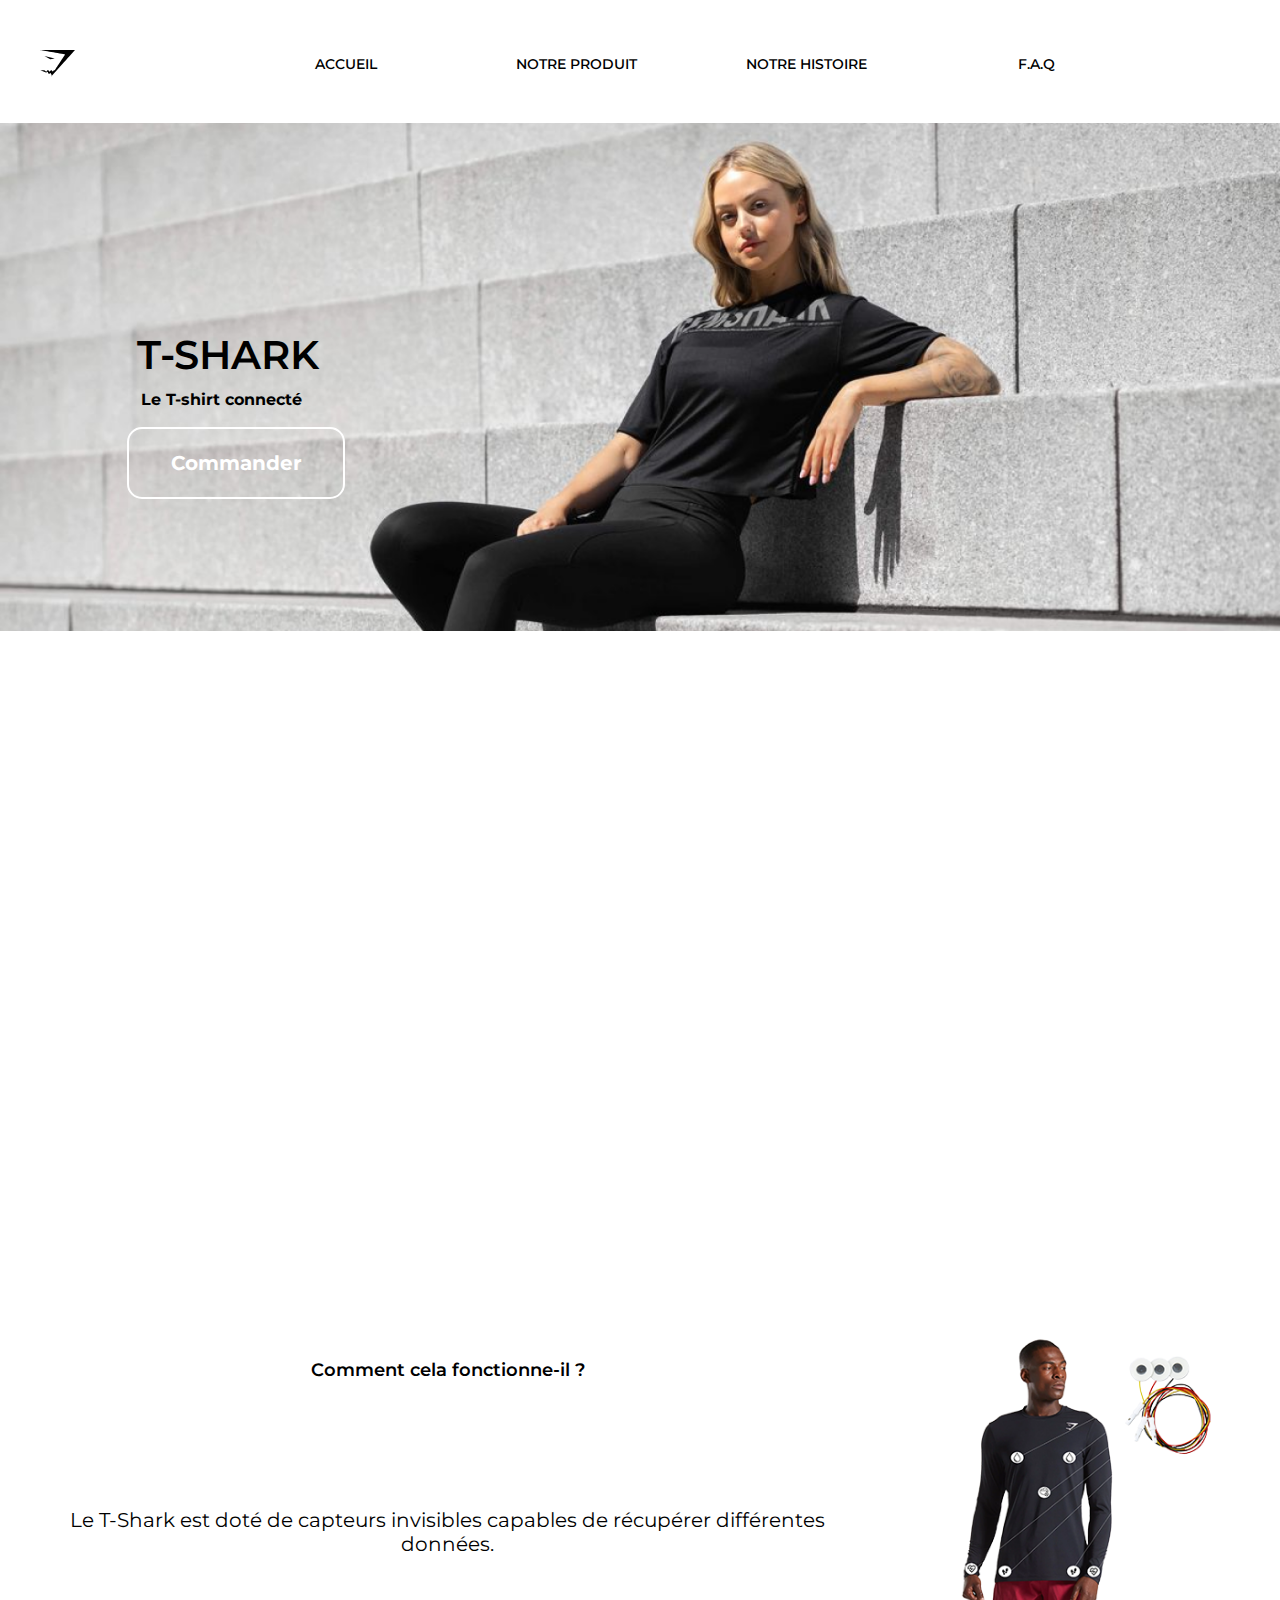
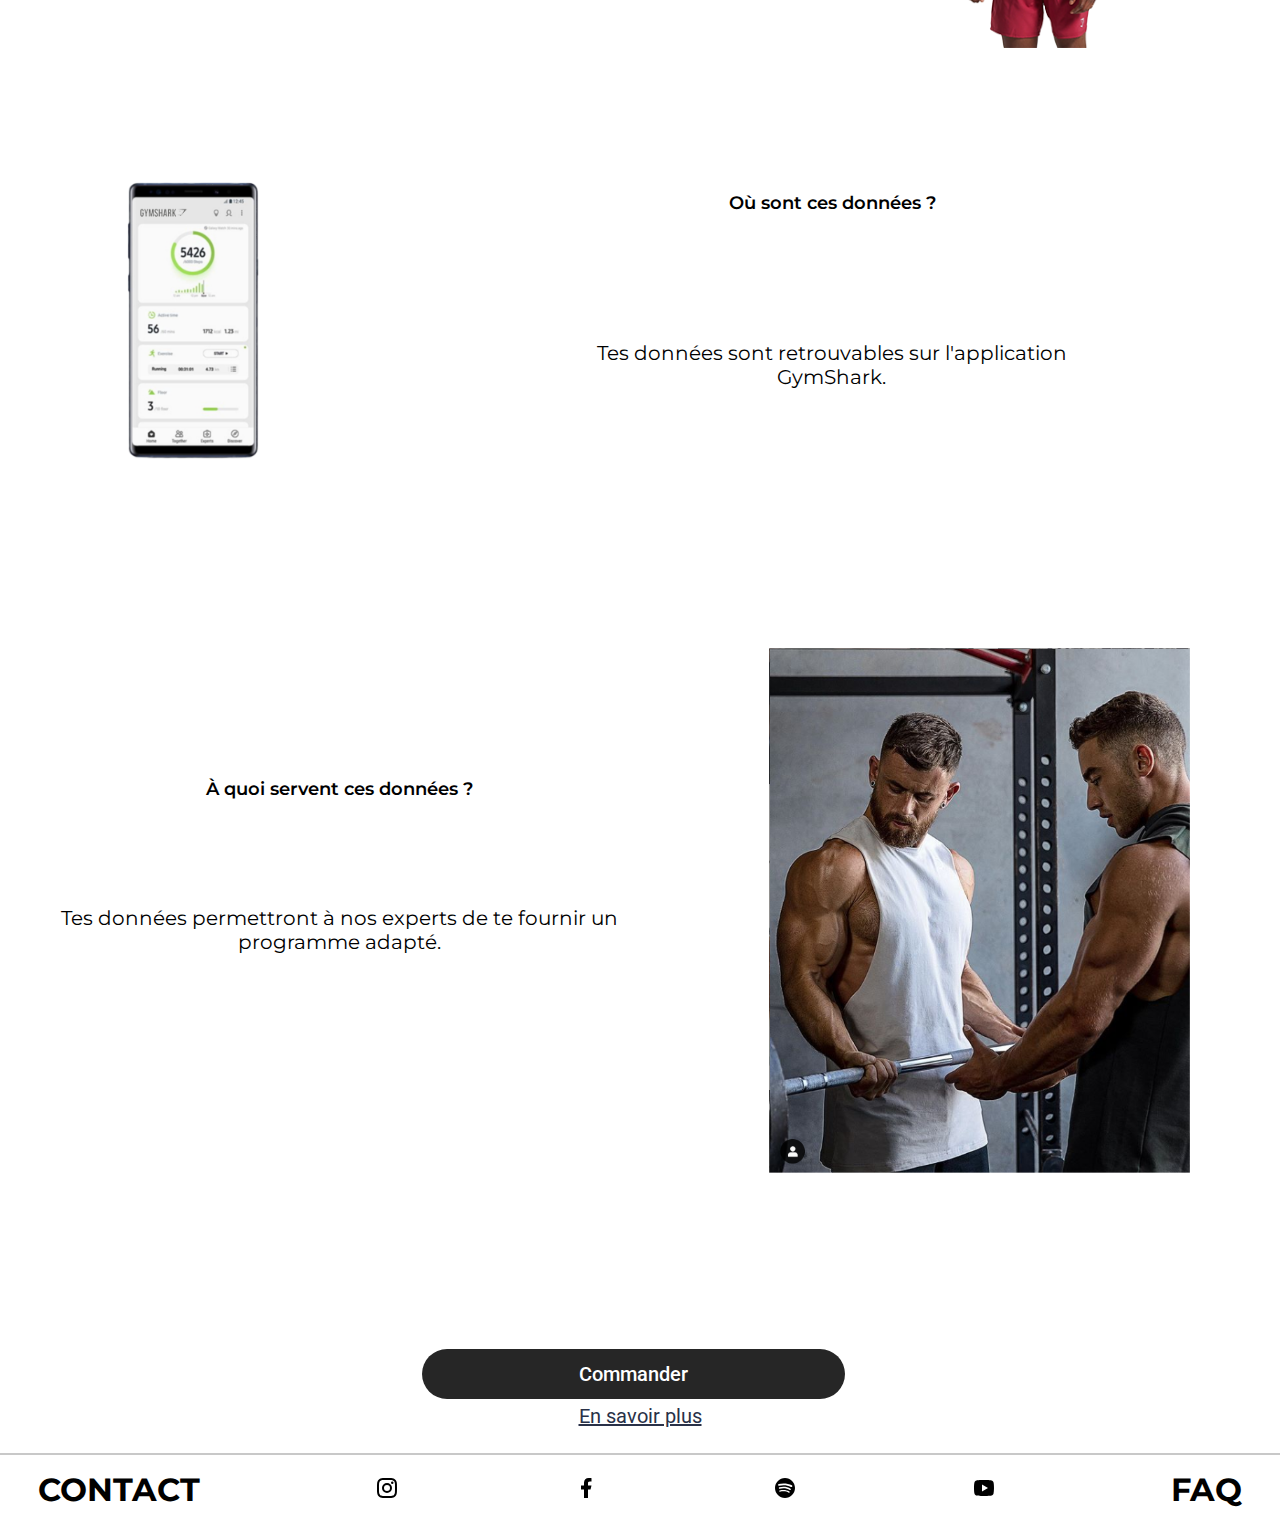
==== commit 3c4af85b: "withoutIcons" ====
--- a/index.html
+++ b/index.html
@@ -157,7 +157,10 @@
       <nav class="nav-footer">
         <ul class="ul-contact">
           <li>
-            <a href="https://www.instagram.com/redadouu/?hl=fr%22%3E" target="_blank">
+            <a
+              href="https://www.instagram.com/redadouu/?hl=fr%22%3E"
+              target="_blank"
+            >
               <h1>CONTACT</h1>
             </a>
           </li>
--- a/style.css
+++ b/style.css
@@ -21,7 +21,7 @@
 /* NAV */
 
 .nav {
-  width: 102vw;
+  width: 103vw;
   transform: translateX(-100%);
   height: 100%;
   top: 59px;
@@ -29,8 +29,8 @@
   position: fixed;
   transition: 0.3s ease-in;
   background-color: white;
-  z-index: 6;
-  margin-top: 2%;
+  z-index: 20;
+  margin-top: 1%;
 }
 /* REMOVE MOBILE DISPLAY */
 .nav ul li:nth-of-type(1) {
@@ -223,6 +223,11 @@
 }
 
 /* ARTICLES*/
+
+.shirt-front {
+  width: 100%;
+  padding: 5%;
+}
 .first-section {
   margin-top: 1px;
 }
@@ -256,9 +261,9 @@
   border-radius: 6px;
   width: 80%;
   margin-left: 10%;
-  margin-top: 5%;
-  height: 300px;
-  padding: 5%;
+  margin-top: 4%;
+  height: 360px;
+
   transition: 0.9s ease-out;
 }
 
@@ -386,6 +391,7 @@
 .ul-contact {
   display: none;
   color: black;
+  margin-left: 3%;
 }
 .ul-contact h1 {
   color: black;
@@ -393,6 +399,7 @@
 .ul-faq {
   display: none;
   color: black;
+  margin-right: 3%;
 }
 .ul-faq h1 {
   color: black;
@@ -421,6 +428,7 @@
     display: none;
   }
   header {
+    margin-top: 0px;
     width: 100%;
     background-color: white;
     min-height: 12vh;
@@ -656,7 +664,6 @@
 
   .shirt-front {
     width: 30%;
-    margin: 10%;
   }
   .sub-article {
     border: 1px solid #e6e6e6;
@@ -671,12 +678,12 @@
 /* QUICK FIXED MEDIA 760 - DESKTOP */
 @media screen and (min-width: 768px) and (max-width: 1050px) {
   .sub-article {
-    margin-top: -10%;
+    margin-top: -7%;
   }
 }
 @media screen and (min-width: 1050px) and (max-width: 1150px) {
   .sub-article {
-    margin-top: -5%;
+    margin-top: -3%;
   }
 }
 .third-title {
@@ -801,7 +808,7 @@
   width: auto;
   margin-left: 20px;
   margin-right: 20px;
-  margin-bottom: 5%;
+  margin-bottom: 20%;
   margin-top: 5%;
 }
 /* STORY PAGE */
